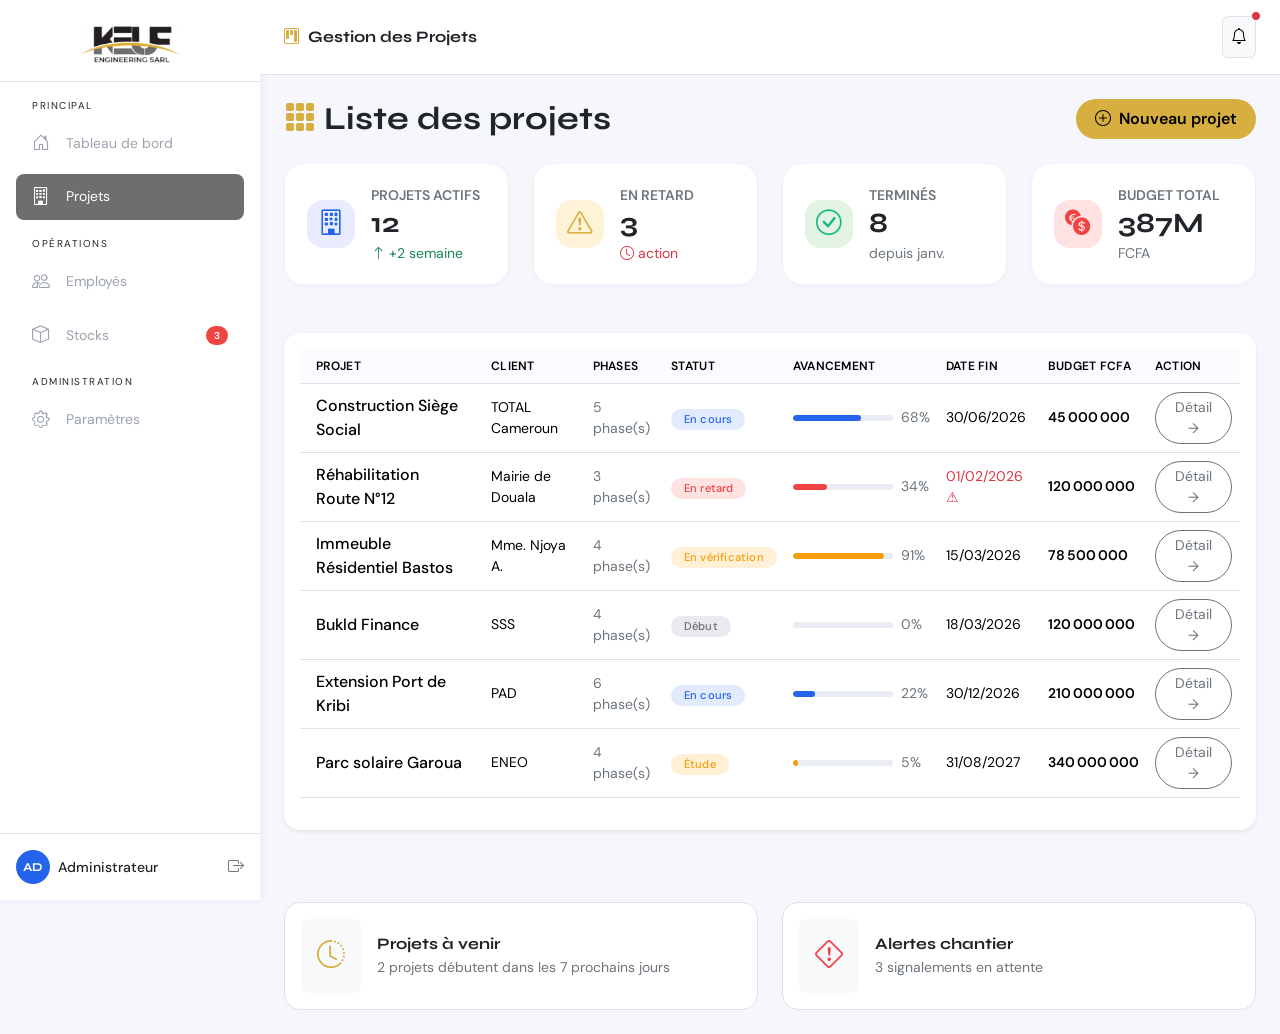
==== projects/index.html @ 15c87e55 "Add KEUF Engineering static frontend pages Introduce initial static frontend for KEUF Engineering: a" ====
<!DOCTYPE html>
<html lang="fr">
<head>
    <meta charset="UTF-8">
    <meta name="viewport" content="width=device-width, initial-scale=1.0">
    <title>KEUF ENGINEERING — Tableau de bord · Projets (DataTable)</title>
    <!-- Bootstrap 5 + Icons + Fonts -->
    <link href="https://cdn.jsdelivr.net/npm/bootstrap@5.3.2/dist/css/bootstrap.min.css" rel="stylesheet">
    <link href="https://fonts.googleapis.com/css2?family=Syne:wght@400;600;700;800&family=DM+Sans:opsz,wght@9..40,300;9..40,400;9..40,500&display=swap" rel="stylesheet">
    <link rel="stylesheet" href="https://cdn.jsdelivr.net/npm/bootstrap-icons@1.11.3/font/bootstrap-icons.min.css">
    <!-- DataTables CSS + Bootstrap 5 integration -->
    <link rel="stylesheet" href="https://cdn.datatables.net/1.13.6/css/dataTables.bootstrap5.min.css">
    <style>
        :root {
            --grey-keuf: #6e6e70;
            --yellow-keuf: #D7AE40FF;
            --black-keuf: #2B2429FF;
            --blue-1: #2563eb;
            --blue-dark: #1d4ed8;
            --gray-mid: #9ca3af;
            --green: #10b981;
            --red: #ef4444;
            --orange: #f59e0b;
        }

        /* === KEUF utilities === */
        .bg-grey-keuf { background-color: var(--grey-keuf) !important; }
        .bg-yellow-keuf { background-color: var(--yellow-keuf) !important; }
        .bg-black-keuf { background-color: var(--black-keuf) !important; }
        .text-grey-keuf { color: var(--grey-keuf) !important; }
        .text-yellow-keuf { color: var(--yellow-keuf) !important; }
        .text-black-keuf { color: var(--black-keuf) !important; }

        .btn-yellow-keuf {
            background-color: var(--yellow-keuf);
            border-color: var(--yellow-keuf);
            color: black;
        }
        .btn-yellow-keuf:hover {
            background-color: #b88f2e;
            border-color: #b88f2e;
            color: black;
        }

        body {
            font-family: "DM Sans", sans-serif;
            background: #f5f7fc;
            margin: 0;
            padding: 0;
        }
        h1, h2, h3, h4, h5, h6, .font-syne {
            font-family: "Syne", sans-serif;
            font-weight: 700;
        }

        /* === Sidebar === */
        .sidebar {
            width: 260px;
            background: #fff;
            min-height: 100vh;
            position: fixed;
            left: 0;
            top: 0;
            display: flex;
            flex-direction: column;
            height: 100vh;
            z-index: 1000;
            transition: transform 0.3s ease;
            box-shadow: 2px 0 10px rgba(0, 0, 0, 0.05);
        }
        .main-area { margin-left: 260px; }
        .nav-item {
            color: #9ca3af;
            padding: 0.6rem 1rem;
            border-radius: 8px;
            transition: all 0.15s;
            font-size: 0.875rem;
            cursor: pointer;
            text-decoration: none;
            display: flex;
            align-items: center;
            gap: 0.6rem;
        }
        .nav-item.active, .nav-item:hover {
            background: var(--grey-keuf);
            color: white;
        }
        .nav-item i { font-size: 1.1rem; width: 1.5rem; }
        .nav-badge {
            background: var(--red);
            color: white;
            font-size: 0.625rem;
            font-weight: 600;
            padding: 0.125rem 0.5rem;
            border-radius: 20px;
            margin-left: auto;
        }
        .user-avatar {
            width: 34px; height: 34px; border-radius: 50%;
            background: var(--blue-1);
            display: flex; align-items: center; justify-content: center;
            font-family: "Syne", sans-serif; font-weight: 700; font-size: 0.75rem; color: white;
        }
        .sidebar-overlay { display: none; position: fixed; inset:0; background: rgba(0,0,0,0.4); z-index: 999; }
        .sidebar-overlay.show { display: block; }
        @media (max-width:768px) {
            .sidebar { transform: translateX(-100%); position: fixed; z-index: 1050; }
            .sidebar.show { transform: translateX(0); }
            .main-area { margin-left: 0; }
        }

        /* === Progress bar === */
        .prog-bar { width: 100px; height: 6px; background: #e9ecf2; border-radius: 20px; overflow: hidden; }
        .prog-fill { height: 100%; border-radius: 20px; }

        /* === Stat cards === */
        .stat-card {
            background: white;
            border-radius: 20px;
            padding: 1.2rem 1.4rem;
            border: 1px solid #eef1f7;
            transition: all 0.2s ease;
            box-shadow: 0 4px 10px rgba(0,0,0,0.02);
        }
        .stat-card:hover {
            transform: translateY(-3px);
            box-shadow: 0 12px 24px rgba(0,0,0,0.05);
            border-color: var(--yellow-keuf);
        }
        .stat-icon {
            width: 48px; height: 48px;
            border-radius: 16px;
            display: flex; align-items: center; justify-content: center;
            font-size: 1.6rem;
        }
        .stat-icon.blue { background: #e9ecfc; color: var(--blue-1); }
        .stat-icon.yellow { background: #fef3d7; color: var(--yellow-keuf); }
        .stat-icon.green { background: #e2f3e4; color: var(--green); }
        .stat-icon.red { background: #ffe2e2; color: var(--red); }

        /* === Badges === */
        .badge {
            font-weight: 500;
            padding: 0.3rem 0.8rem;
            border-radius: 30px;
            font-size: 0.7rem;
            letter-spacing: 0.2px;
        }
        .badge.en-cours { background: #e2eafd; color: var(--blue-1); }
        .badge.retard { background: #ffe2e2; color: var(--red); }
        .badge.verification { background: #fff0d6; color: var(--orange); }
        .badge.debut { background: #e9e9ef; color: var(--grey-keuf); }

        /* === DataTable personnalisation (cohérence KEUF) === */
        .dataTables_wrapper .dataTables_length select,
        .dataTables_wrapper .dataTables_filter input {
            border: 1px solid #dee2ed;
            border-radius: 30px;
            padding: 0.3rem 1rem;
            font-size: 0.85rem;
        }
        .dataTables_wrapper .dataTables_length select:focus,
        .dataTables_wrapper .dataTables_filter input:focus {
            outline: none;
            border-color: var(--yellow-keuf);
            box-shadow: 0 0 0 3px rgba(215,174,64,0.15);
        }
        .dataTables_wrapper .dataTables_paginate .paginate_button {
            border-radius: 30px !important;
            margin: 0 3px;
        }
        .dataTables_wrapper .dataTables_paginate .paginate_button.current {
            background: var(--yellow-keuf) !important;
            color: black !important;
            border: 1px solid var(--yellow-keuf) !important;
        }
        .dataTables_info {
            font-size: 0.85rem;
            color: var(--grey-keuf);
        }
        .table thead th {
            font-size:0.75rem; 
            font-weight:600; 
            text-transform:uppercase; 
            letter-spacing:0.3px; 
            background-color: #fafbfe;
            border-bottom-width: 1px;
        }
        .btn-primary-custom {
            background: var(--yellow-keuf);
            border: none;
            color: black;
            font-weight: 600;
            padding: 0.5rem 1.2rem;
            border-radius: 30px;
            transition: 0.15s;
        }
        .btn-primary-custom:hover {
            background: #c29e36;
            color: black;
        }
        .toast-custom {
            position: fixed; bottom:28px; right:28px; background:#1f2937; color:white; padding:0.875rem 1.25rem;
            border-radius:14px; font-size:0.875rem; font-weight:500; z-index:1060; display:none; align-items:center;
            gap:12px; box-shadow:0 8px 32px rgba(0,0,0,0.25);
        }
        .toast-custom.show { display: flex; }
        .toast-icon { width:22px; height:22px; border-radius:50%; background:var(--green); display:flex; align-items:center; justify-content:center; }
    </style>
</head>
<body>
    <div class="d-flex">
        <!-- Sidebar overlay + menu -->
        <div class="sidebar-overlay" id="sidebarOverlay"></div>
        <aside class="sidebar p-0" id="sidebar">
            <div class="p-4 pb-3 border-bottom">
                <div class="d-flex align-items-center justify-content-center">
                    <img src="../asset/logo/logo.jpg" alt="" width="100" />
                </div>
            </div>
            <nav class="p-3 flex-grow-1">
                <div class="small text-uppercase px-3 pb-2" style="font-size:0.625rem; letter-spacing:1.5px">Principal</div>
                <a class="nav-item d-flex align-items-center mb-2" href="../index.html"><i class="bi bi-house-door"></i><span>Tableau de bord</span></a>
                <a class="nav-item active d-flex align-items-center mb-2" href="#"><i class="bi bi-building"></i><span>Projets</span></a>
                <div class="small text-uppercase px-3 pb-2 mt-3" style="font-size:0.625rem; letter-spacing:1.5px">Opérations</div>
                <a class="nav-item d-flex align-items-center mb-2" href="./employees/index.html"><i class="bi bi-people"></i><span>Employés</span></a>
                <a class="nav-item d-flex align-items-center mb-2" href="./stocks/index.html"><i class="bi bi-box"></i><span>Stocks</span><span class="nav-badge">3</span></a>
                <div class="small text-uppercase px-3 pb-2 mt-3" style="font-size:0.625rem; letter-spacing:1.5px">Administration</div>
                <div class="nav-item d-flex align-items-center"><i class="bi bi-gear"></i><span>Paramètres</span></div>
            </nav>
            <div class="p-3 border-top d-flex align-items-center gap-2">
                <div class="user-avatar">AD</div>
                <div class="flex-grow-1">
                    <div class="small fw-medium">Administrateur</div>
                </div>
                <div class="text-secondary" onclick="location.href='login.html'" style="cursor: pointer" title="Déconnexion"><i class="bi bi-box-arrow-right"></i></div>
            </div>
        </aside>

        <!-- MAIN AREA avec DataTable -->
        <div class="main-area flex-grow-1">
            <header class="bg-white py-3 px-4 border-bottom sticky-top d-flex align-items-center justify-content-between">
                <button class="btn btn-link d-md-none p-0 text-dark" id="sidebarToggle"><i class="bi bi-list fs-4"></i></button>
                <div class="fw-bold font-syne"><i class="bi bi-kanban me-2" style="color:var(--yellow-keuf);"></i>Gestion des Projets</div>
                <div class="d-flex align-items-center gap-3">
                    <span class="text-secondary small" id="topbar-date"></span>
                    <div class="position-relative">
                        <button class="btn btn-light border p-2 rounded"><i class="bi bi-bell"></i></button>
                        <span class="position-absolute top-0 start-100 translate-middle p-1 bg-danger border border-light rounded-circle" style="width:8px;height:8px;"></span>
                    </div>
                </div>
            </header>

            <div class="p-4">
                <div class="d-flex align-items-center justify-content-between mb-4">
                    <h2 class="fw-bold mb-0 font-syne d-flex align-items-center">
                        <i class="bi bi-grid-3x3-gap-fill me-2" style="color:var(--yellow-keuf);"></i> Liste des projets
                    </h2>
                    <a class="btn btn-primary-custom" href="./create.html">
                        <i class="bi bi-plus-circle me-2"></i>Nouveau projet
                    </a>
                </div>
                
                <!-- cartes KPIs -->
                <div class="row g-4 mb-5">
                    <div class="col-md-3">
                        <div class="stat-card d-flex align-items-center">
                            <div class="stat-icon blue me-3"><i class="bi bi-building"></i></div>
                            <div>
                                <span class="text-secondary text-uppercase small fw-semibold">Projets actifs</span>
                                <h3 class="fw-bold mb-0 font-syne">12</h3>
                                <small class="text-success"><i class="bi bi-arrow-up"></i> +2 semaine</small>
                            </div>
                        </div>
                    </div>
                    <div class="col-md-3">
                        <div class="stat-card d-flex align-items-center">
                            <div class="stat-icon yellow me-3"><i class="bi bi-exclamation-triangle"></i></div>
                            <div>
                                <span class="text-secondary text-uppercase small fw-semibold">En retard</span>
                                <h3 class="fw-bold mb-0 font-syne">3</h3>
                                <small class="text-danger"><i class="bi bi-clock"></i> action</small>
                            </div>
                        </div>
                    </div>
                    <div class="col-md-3">
                        <div class="stat-card d-flex align-items-center">
                            <div class="stat-icon green me-3"><i class="bi bi-check-circle"></i></div>
                            <div>
                                <span class="text-secondary text-uppercase small fw-semibold">Terminés</span>
                                <h3 class="fw-bold mb-0 font-syne">8</h3>
                                <small class="text-secondary">depuis janv.</small>
                            </div>
                        </div>
                    </div>
                    <div class="col-md-3">
                        <div class="stat-card d-flex align-items-center">
                            <div class="stat-icon red me-3"><i class="bi bi-currency-exchange"></i></div>
                            <div>
                                <span class="text-secondary text-uppercase small fw-semibold">Budget total</span>
                                <h3 class="fw-bold mb-0 font-syne">387M</h3>
                                <small class="text-secondary">FCFA</small>
                            </div>
                        </div>
                    </div>
                </div>

                
                

                <!-- Carte avec DataTable intégrée -->
                <div class="card border-0 shadow-sm rounded-4">
                    <div class="card-body p-3">
                        <table id="projetsDatatable" class="table table-hover align-middle" style="width:100%">
                            <thead class="small text-secondary">
                                <tr>
                                    <th class="px-3">Projet</th>
                                    <th>Client</th>
                                    <th>Phases</th>
                                    <th>Statut</th>
                                    <th>Avancement</th>
                                    <th>Date fin</th>
                                    <th>Budget FCFA</th>
                                    <th>Action</th>
                                </tr>
                            </thead>
                            <tbody>
                                <tr>
                                    <td class="px-3 fw-medium">Construction Siège Social</td>
                                    <td class="small">TOTAL Cameroun</td>
                                    <td class="small text-secondary">5 phase(s)</td>
                                    <td><span class="badge en-cours"><span class="badge-dot"></span>En cours</span></td>
                                    <td>
                                        <div class="d-flex align-items-center gap-2">
                                            <div class="prog-bar"><div class="prog-fill" style="width:68%; background:var(--blue-1);"></div></div>
                                            <span class="small text-secondary">68%</span>
                                        </div>
                                    </td>
                                    <td class="small">30/06/2026</td>
                                    <td class="fw-semibold small">45 000 000</td>
                                    <td>
                                        <a class="btn btn-sm btn-outline-secondary rounded-pill px-3" href="./show.html">Détail →</a>
                                    </td>
                                </tr>
                                <tr>
                                    <td class="px-3 fw-medium">Réhabilitation Route N°12</td>
                                    <td class="small">Mairie de Douala</td>
                                    <td class="small text-secondary">3 phase(s)</td>
                                    <td><span class="badge retard"><span class="badge-dot"></span>En retard</span></td>
                                    <td>
                                        <div class="d-flex align-items-center gap-2">
                                            <div class="prog-bar"><div class="prog-fill" style="width:34%; background:var(--red);"></div></div>
                                            <span class="small text-secondary">34%</span>
                                        </div>
                                    </td>
                                    <td class="small text-danger">01/02/2026 ⚠</td>
                                    <td class="fw-semibold small">120 000 000</td>
                                    <td>
                                        <a class="btn btn-sm btn-outline-secondary rounded-pill px-3" href="./show.html">Détail →</a>
                                    </td>
                                </tr>
                                <tr>
                                    <td class="px-3 fw-medium">Immeuble Résidentiel Bastos</td>
                                    <td class="small">Mme. Njoya A.</td>
                                    <td class="small text-secondary">4 phase(s)</td>
                                    <td><span class="badge verification"><span class="badge-dot"></span>En vérification</span></td>
                                    <td>
                                        <div class="d-flex align-items-center gap-2">
                                            <div class="prog-bar"><div class="prog-fill" style="width:91%; background:var(--orange);"></div></div>
                                            <span class="small text-secondary">91%</span>
                                        </div>
                                    </td>
                                    <td class="small">15/03/2026</td>
                                    <td class="fw-semibold small">78 500 000</td>
                                    <td>
                                        <a class="btn btn-sm btn-outline-secondary rounded-pill px-3" href="./show.html">Détail →</a>
                                    </td>
                                </tr>
                                <tr>
                                    <td class="px-3 fw-medium">Bukld Finance</td>
                                    <td class="small">SSS</td>
                                    <td class="small text-secondary">4 phase(s)</td>
                                    <td><span class="badge debut"><span class="badge-dot"></span>Début</span></td>
                                    <td>
                                        <div class="d-flex align-items-center gap-2">
                                            <div class="prog-bar"><div class="prog-fill" style="width:0%; background:var(--grey-keuf);"></div></div>
                                            <span class="small text-secondary">0%</span>
                                        </div>
                                    </td>
                                    <td class="small">18/03/2026</td>
                                    <td class="fw-semibold small">120 000 000</td>
                                    <td><a class="btn btn-sm btn-outline-secondary rounded-pill px-3" href="./show.html">Détail →</a></td>
                                </tr>
                                <!-- Ajout de deux projets factices pour voir la pagination -->
                                <tr>
                                    <td class="px-3 fw-medium">Extension Port de Kribi</td>
                                    <td class="small">PAD</td>
                                    <td class="small text-secondary">6 phase(s)</td>
                                    <td><span class="badge en-cours">En cours</span></td>
                                    <td>
                                        <div class="d-flex align-items-center gap-2">
                                            <div class="prog-bar"><div class="prog-fill" style="width:22%; background:var(--blue-1);"></div></div>
                                            <span class="small text-secondary">22%</span>
                                        </div>
                                    </td>
                                    <td class="small">30/12/2026</td>
                                    <td class="fw-semibold small">210 000 000</td>
                                    <td><a class="btn btn-sm btn-outline-secondary rounded-pill px-3" href="./show.html">Détail →</a></td>
                                </tr>
                                <tr>
                                    <td class="px-3 fw-medium">Parc solaire Garoua</td>
                                    <td class="small">ENEO</td>
                                    <td class="small text-secondary">4 phase(s)</td>
                                    <td><span class="badge verification">Étude</span></td>
                                    <td>
                                        <div class="d-flex align-items-center gap-2">
                                            <div class="prog-bar"><div class="prog-fill" style="width:5%; background:var(--orange);"></div></div>
                                            <span class="small text-secondary">5%</span>
                                        </div>
                                    </td>
                                    <td class="small">31/08/2027</td>
                                    <td class="fw-semibold small">340 000 000</td>
                                    <td><a class="btn btn-sm btn-outline-secondary rounded-pill px-3" href="./show.html">Détail →</a></td>
                                </tr>
                            </tbody>
                        </table>
                    </div>
                </div>

                <!-- mini cartes infos (optionnel) -->
                <div class="row mt-5 g-4">
                    <div class="col-md-6">
                        <div class="p-3 bg-white rounded-4 border d-flex align-items-center">
                            <div class="bg-light rounded-3 p-3 me-3"><i class="bi bi-clock-history fs-3" style="color:var(--yellow-keuf);"></i></div>
                            <div>
                                <h6 class="fw-bold mb-1">Projets à venir</h6>
                                <p class="small text-secondary mb-0">2 projets débutent dans les 7 prochains jours</p>
                            </div>
                        </div>
                    </div>
                    <div class="col-md-6">
                        <div class="p-3 bg-white rounded-4 border d-flex align-items-center">
                            <div class="bg-light rounded-3 p-3 me-3"><i class="bi bi-exclamation-diamond fs-3" style="color:var(--red);"></i></div>
                            <div>
                                <h6 class="fw-bold mb-1">Alertes chantier</h6>
                                <p class="small text-secondary mb-0">3 signalements en attente</p>
                            </div>
                        </div>
                    </div>
                </div>
            </div>
        </div>
    </div>

    <!-- toast -->
    <div class="toast-custom" id="toast">
        <div class="toast-icon"><i class="bi bi-check text-white small"></i></div>
        <span id="toast-msg">Action effectuée</span>
    </div>

    <!-- Scripts : jQuery, Bootstrap, DataTables -->
    <script src="https://code.jquery.com/jquery-3.7.0.min.js"></script>
    <script src="https://cdn.jsdelivr.net/npm/bootstrap@5.3.2/dist/js/bootstrap.bundle.min.js"></script>
    <script src="https://cdn.datatables.net/1.13.6/js/jquery.dataTables.min.js"></script>
    <script src="https://cdn.datatables.net/1.13.6/js/dataTables.bootstrap5.min.js"></script>
    <script>
        $(document).ready(function() {
            // Initialisation de DataTable avec options françaises
            $('#projetsDatatable').DataTable({
                language: {
                    url: 'https://cdn.datatables.net/plug-ins/1.13.6/i18n/fr-FR.json'
                },
                pageLength: 10,
                lengthMenu: [[10, 25, 50, 100, -1], [10, 25, 50, 100, "Tous"]],
                order: [[0, 'asc']], // tri par nom de projet
                columnDefs: [
                    { orderable: false, targets: 7 } // désactiver tri sur la colonne action
                ]
            });

            // date du header
            const options = { weekday: 'long', year: 'numeric', month: 'long', day: 'numeric' };
            document.getElementById('topbar-date').textContent = new Date().toLocaleDateString('fr-FR', options);
        });

        // Mobile menu
        const mobileMenuBtn = document.getElementById('sidebarToggle');
        const sidebar = document.getElementById('sidebar');
        const sidebarOverlay = document.getElementById('sidebarOverlay');
        function toggleSidebar() { 
            sidebar.classList.toggle('show'); 
            sidebarOverlay.classList.toggle('show'); 
        }
        if (mobileMenuBtn) {
            mobileMenuBtn.addEventListener('click', toggleSidebar);
            sidebarOverlay.addEventListener('click', toggleSidebar);
        }
    </script>
</body>
</html>
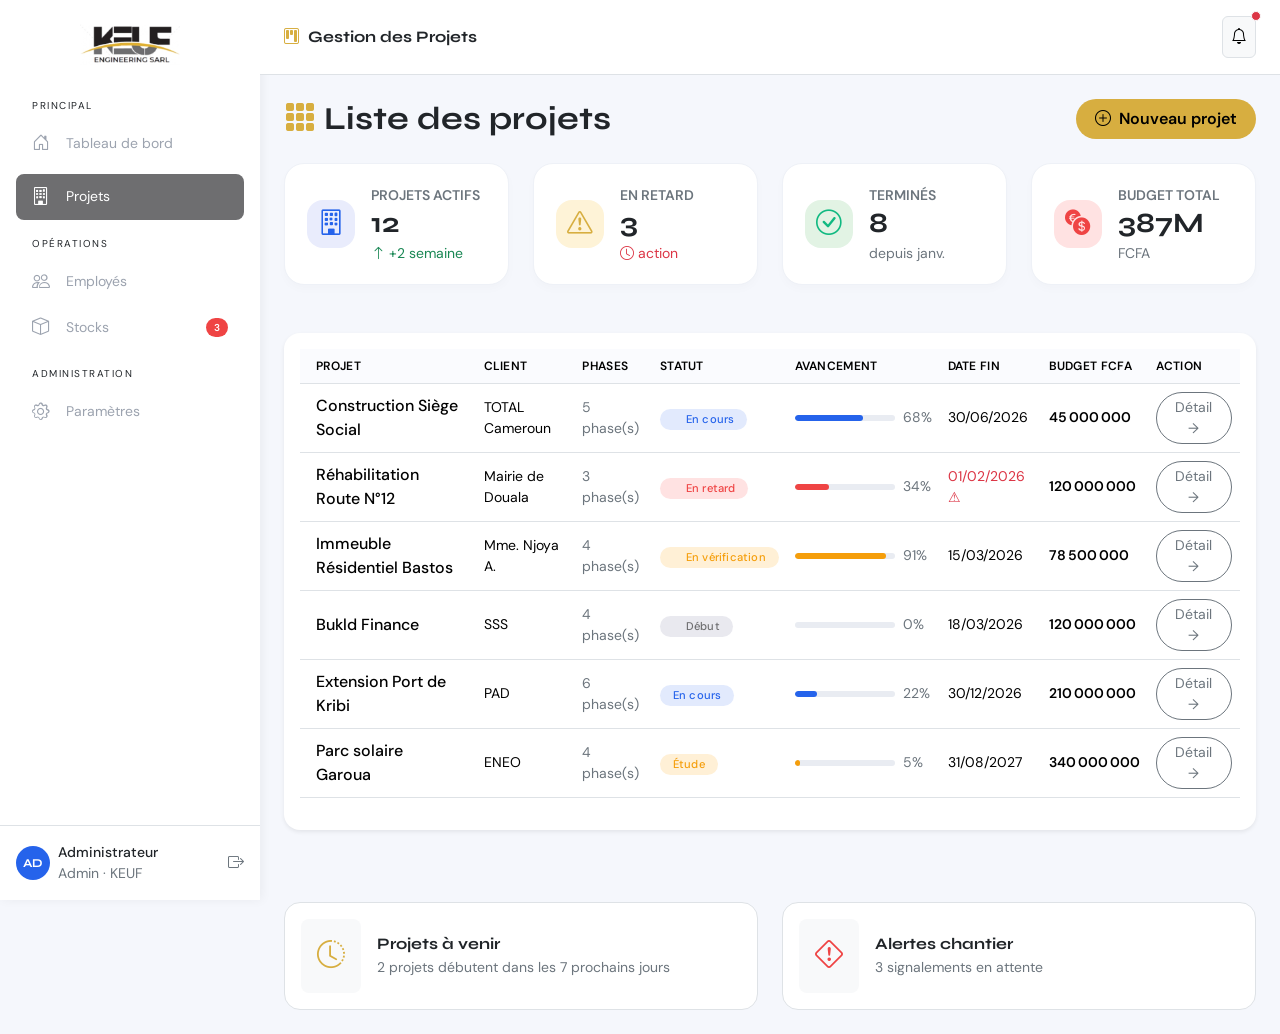
==== commit 09bc3d7a: "Extract shared CSS and update HTML links Add unified asset/css/style.css containing the site's full " ====
--- a/projects/index.html
+++ b/projects/index.html
@@ -10,210 +10,15 @@
     <link rel="stylesheet" href="https://cdn.jsdelivr.net/npm/bootstrap-icons@1.11.3/font/bootstrap-icons.min.css">
     <!-- DataTables CSS + Bootstrap 5 integration -->
     <link rel="stylesheet" href="https://cdn.datatables.net/1.13.6/css/dataTables.bootstrap5.min.css">
-    <style>
-        :root {
-            --grey-keuf: #6e6e70;
-            --yellow-keuf: #D7AE40FF;
-            --black-keuf: #2B2429FF;
-            --blue-1: #2563eb;
-            --blue-dark: #1d4ed8;
-            --gray-mid: #9ca3af;
-            --green: #10b981;
-            --red: #ef4444;
-            --orange: #f59e0b;
-        }
-
-        /* === KEUF utilities === */
-        .bg-grey-keuf { background-color: var(--grey-keuf) !important; }
-        .bg-yellow-keuf { background-color: var(--yellow-keuf) !important; }
-        .bg-black-keuf { background-color: var(--black-keuf) !important; }
-        .text-grey-keuf { color: var(--grey-keuf) !important; }
-        .text-yellow-keuf { color: var(--yellow-keuf) !important; }
-        .text-black-keuf { color: var(--black-keuf) !important; }
-
-        .btn-yellow-keuf {
-            background-color: var(--yellow-keuf);
-            border-color: var(--yellow-keuf);
-            color: black;
-        }
-        .btn-yellow-keuf:hover {
-            background-color: #b88f2e;
-            border-color: #b88f2e;
-            color: black;
-        }
-
-        body {
-            font-family: "DM Sans", sans-serif;
-            background: #f5f7fc;
-            margin: 0;
-            padding: 0;
-        }
-        h1, h2, h3, h4, h5, h6, .font-syne {
-            font-family: "Syne", sans-serif;
-            font-weight: 700;
-        }
-
-        /* === Sidebar === */
-        .sidebar {
-            width: 260px;
-            background: #fff;
-            min-height: 100vh;
-            position: fixed;
-            left: 0;
-            top: 0;
-            display: flex;
-            flex-direction: column;
-            height: 100vh;
-            z-index: 1000;
-            transition: transform 0.3s ease;
-            box-shadow: 2px 0 10px rgba(0, 0, 0, 0.05);
-        }
-        .main-area { margin-left: 260px; }
-        .nav-item {
-            color: #9ca3af;
-            padding: 0.6rem 1rem;
-            border-radius: 8px;
-            transition: all 0.15s;
-            font-size: 0.875rem;
-            cursor: pointer;
-            text-decoration: none;
-            display: flex;
-            align-items: center;
-            gap: 0.6rem;
-        }
-        .nav-item.active, .nav-item:hover {
-            background: var(--grey-keuf);
-            color: white;
-        }
-        .nav-item i { font-size: 1.1rem; width: 1.5rem; }
-        .nav-badge {
-            background: var(--red);
-            color: white;
-            font-size: 0.625rem;
-            font-weight: 600;
-            padding: 0.125rem 0.5rem;
-            border-radius: 20px;
-            margin-left: auto;
-        }
-        .user-avatar {
-            width: 34px; height: 34px; border-radius: 50%;
-            background: var(--blue-1);
-            display: flex; align-items: center; justify-content: center;
-            font-family: "Syne", sans-serif; font-weight: 700; font-size: 0.75rem; color: white;
-        }
-        .sidebar-overlay { display: none; position: fixed; inset:0; background: rgba(0,0,0,0.4); z-index: 999; }
-        .sidebar-overlay.show { display: block; }
-        @media (max-width:768px) {
-            .sidebar { transform: translateX(-100%); position: fixed; z-index: 1050; }
-            .sidebar.show { transform: translateX(0); }
-            .main-area { margin-left: 0; }
-        }
-
-        /* === Progress bar === */
-        .prog-bar { width: 100px; height: 6px; background: #e9ecf2; border-radius: 20px; overflow: hidden; }
-        .prog-fill { height: 100%; border-radius: 20px; }
-
-        /* === Stat cards === */
-        .stat-card {
-            background: white;
-            border-radius: 20px;
-            padding: 1.2rem 1.4rem;
-            border: 1px solid #eef1f7;
-            transition: all 0.2s ease;
-            box-shadow: 0 4px 10px rgba(0,0,0,0.02);
-        }
-        .stat-card:hover {
-            transform: translateY(-3px);
-            box-shadow: 0 12px 24px rgba(0,0,0,0.05);
-            border-color: var(--yellow-keuf);
-        }
-        .stat-icon {
-            width: 48px; height: 48px;
-            border-radius: 16px;
-            display: flex; align-items: center; justify-content: center;
-            font-size: 1.6rem;
-        }
-        .stat-icon.blue { background: #e9ecfc; color: var(--blue-1); }
-        .stat-icon.yellow { background: #fef3d7; color: var(--yellow-keuf); }
-        .stat-icon.green { background: #e2f3e4; color: var(--green); }
-        .stat-icon.red { background: #ffe2e2; color: var(--red); }
-
-        /* === Badges === */
-        .badge {
-            font-weight: 500;
-            padding: 0.3rem 0.8rem;
-            border-radius: 30px;
-            font-size: 0.7rem;
-            letter-spacing: 0.2px;
-        }
-        .badge.en-cours { background: #e2eafd; color: var(--blue-1); }
-        .badge.retard { background: #ffe2e2; color: var(--red); }
-        .badge.verification { background: #fff0d6; color: var(--orange); }
-        .badge.debut { background: #e9e9ef; color: var(--grey-keuf); }
-
-        /* === DataTable personnalisation (cohérence KEUF) === */
-        .dataTables_wrapper .dataTables_length select,
-        .dataTables_wrapper .dataTables_filter input {
-            border: 1px solid #dee2ed;
-            border-radius: 30px;
-            padding: 0.3rem 1rem;
-            font-size: 0.85rem;
-        }
-        .dataTables_wrapper .dataTables_length select:focus,
-        .dataTables_wrapper .dataTables_filter input:focus {
-            outline: none;
-            border-color: var(--yellow-keuf);
-            box-shadow: 0 0 0 3px rgba(215,174,64,0.15);
-        }
-        .dataTables_wrapper .dataTables_paginate .paginate_button {
-            border-radius: 30px !important;
-            margin: 0 3px;
-        }
-        .dataTables_wrapper .dataTables_paginate .paginate_button.current {
-            background: var(--yellow-keuf) !important;
-            color: black !important;
-            border: 1px solid var(--yellow-keuf) !important;
-        }
-        .dataTables_info {
-            font-size: 0.85rem;
-            color: var(--grey-keuf);
-        }
-        .table thead th {
-            font-size:0.75rem; 
-            font-weight:600; 
-            text-transform:uppercase; 
-            letter-spacing:0.3px; 
-            background-color: #fafbfe;
-            border-bottom-width: 1px;
-        }
-        .btn-primary-custom {
-            background: var(--yellow-keuf);
-            border: none;
-            color: black;
-            font-weight: 600;
-            padding: 0.5rem 1.2rem;
-            border-radius: 30px;
-            transition: 0.15s;
-        }
-        .btn-primary-custom:hover {
-            background: #c29e36;
-            color: black;
-        }
-        .toast-custom {
-            position: fixed; bottom:28px; right:28px; background:#1f2937; color:white; padding:0.875rem 1.25rem;
-            border-radius:14px; font-size:0.875rem; font-weight:500; z-index:1060; display:none; align-items:center;
-            gap:12px; box-shadow:0 8px 32px rgba(0,0,0,0.25);
-        }
-        .toast-custom.show { display: flex; }
-        .toast-icon { width:22px; height:22px; border-radius:50%; background:var(--green); display:flex; align-items:center; justify-content:center; }
-    </style>
+    <!-- Unified KEUF CSS -->
+    <link rel="stylesheet" href="../asset/css/style.css">
 </head>
 <body>
     <div class="d-flex">
         <!-- Sidebar overlay + menu -->
         <div class="sidebar-overlay" id="sidebarOverlay"></div>
         <aside class="sidebar p-0" id="sidebar">
-            <div class="p-4 pb-3 border-bottom">
+            <div class="p-4 pb-3 border-bottom border-white border-opacity-10">
                 <div class="d-flex align-items-center justify-content-center">
                     <img src="../asset/logo/logo.jpg" alt="" width="100" />
                 </div>
@@ -221,10 +26,10 @@
             <nav class="p-3 flex-grow-1">
                 <div class="small text-uppercase px-3 pb-2" style="font-size:0.625rem; letter-spacing:1.5px">Principal</div>
                 <a class="nav-item d-flex align-items-center mb-2" href="../index.html"><i class="bi bi-house-door"></i><span>Tableau de bord</span></a>
-                <a class="nav-item active d-flex align-items-center mb-2" href="#"><i class="bi bi-building"></i><span>Projets</span></a>
+                <a class="nav-item active d-flex align-items-center mb-2" href="./projects/index.html"><i class="bi bi-building"></i><span>Projets</span></a>
                 <div class="small text-uppercase px-3 pb-2 mt-3" style="font-size:0.625rem; letter-spacing:1.5px">Opérations</div>
-                <a class="nav-item d-flex align-items-center mb-2" href="./employees/index.html"><i class="bi bi-people"></i><span>Employés</span></a>
-                <a class="nav-item d-flex align-items-center mb-2" href="./stocks/index.html"><i class="bi bi-box"></i><span>Stocks</span><span class="nav-badge">3</span></a>
+                <a class="nav-item d-flex align-items-center" href="../employees/index.html"><i class="bi bi-people"></i><span>Employés</span></a>
+                <a class="nav-item d-flex align-items-center" href="../stocks.html"><i class="bi bi-box"></i><span>Stocks</span><span class="nav-badge">3</span></a>
                 <div class="small text-uppercase px-3 pb-2 mt-3" style="font-size:0.625rem; letter-spacing:1.5px">Administration</div>
                 <div class="nav-item d-flex align-items-center"><i class="bi bi-gear"></i><span>Paramètres</span></div>
             </nav>
@@ -232,8 +37,9 @@
                 <div class="user-avatar">AD</div>
                 <div class="flex-grow-1">
                     <div class="small fw-medium">Administrateur</div>
-                </div>
-                <div class="text-secondary" onclick="location.href='login.html'" style="cursor: pointer" title="Déconnexion"><i class="bi bi-box-arrow-right"></i></div>
+                    <div class="small text-secondary">Admin · KEUF</div>
+                </div>
+                <div class="text-secondary" style="cursor:pointer;" title="Déconnexion"><i class="bi bi-box-arrow-right"></i></div>
             </div>
         </aside>
 
--- a/asset/css/style.css
+++ b/asset/css/style.css
@@ -0,0 +1,874 @@
+/* asset/css/style.css */
+:root {
+    --grey-keuf: #6e6e70;
+    --yellow-keuf: #D7AE40FF;
+    --black-keuf: #2B2429FF;
+    --blue-1: #2563eb;
+    --blue-dark: #1d4ed8;
+    --gray-mid: #9ca3af;
+    --green: #10b981;
+    --red: #ef4444;
+    --orange: #f59e0b;
+}
+
+/* === KEUF utilities === */
+.bg-grey-keuf { background-color: var(--grey-keuf) !important; }
+.bg-yellow-keuf { background-color: var(--yellow-keuf) !important; }
+.bg-black-keuf { background-color: var(--black-keuf) !important; }
+.text-grey-keuf { color: var(--grey-keuf) !important; }
+.text-yellow-keuf { color: var(--yellow-keuf) !important; }
+.text-black-keuf { color: var(--black-keuf) !important; }
+
+.btn-grey-keuf {
+    background-color: var(--grey-keuf);
+    border-color: var(--grey-keuf);
+    color: white;
+}
+.btn-grey-keuf:hover {
+    background-color: #545456;
+    border-color: #545456;
+    color: white;
+}
+.btn-yellow-keuf {
+    background-color: var(--yellow-keuf);
+    border-color: var(--yellow-keuf);
+    color: black;
+}
+.btn-yellow-keuf:hover {
+    background-color: #b88f2e;
+    border-color: #b88f2e;
+    color: black;
+}
+.btn-black-keuf {
+    background-color: var(--black-keuf);
+    border-color: var(--black-keuf);
+    color: white;
+}
+.btn-black-keuf:hover {
+    background-color: #161113;
+    border-color: #161113;
+    color: white;
+}
+.btn-outline-grey-keuf {
+    color: var(--grey-keuf);
+    border-color: var(--grey-keuf);
+    background-color: transparent;
+}
+.btn-outline-grey-keuf:hover {
+    background-color: var(--grey-keuf);
+    color: white;
+}
+.btn-outline-yellow-keuf {
+    color: var(--yellow-keuf);
+    border-color: var(--yellow-keuf);
+    background-color: transparent;
+}
+.btn-outline-yellow-keuf:hover {
+    background-color: var(--yellow-keuf);
+    color: black;
+}
+.btn-outline-black-keuf {
+    color: var(--black-keuf);
+    border-color: var(--black-keuf);
+    background-color: transparent;
+}
+.btn-outline-black-keuf:hover {
+    background-color: var(--black-keuf);
+    color: white;
+}
+
+body {
+    font-family: "DM Sans", sans-serif;
+    background: #f5f7fc;
+    margin: 0;
+    padding: 0;
+}
+h1, h2, h3, h4, h5, h6, .font-syne {
+    font-family: "Syne", sans-serif;
+    font-weight: 700;
+}
+
+/* === Sidebar === */
+.sidebar {
+    width: 260px;
+    background: #fff;
+    min-height: 100vh;
+    position: fixed;
+    left: 0;
+    top: 0;
+    display: flex;
+    flex-direction: column;
+    height: 100vh;
+    z-index: 1000;
+    transition: transform 0.3s ease;
+    box-shadow: 2px 0 10px rgba(0, 0, 0, 0.05);
+}
+.main-area { margin-left: 260px; }
+.nav-item {
+    color: #9ca3af;
+    padding: 0.6rem 1rem;
+    border-radius: 8px;
+    transition: all 0.15s;
+    font-size: 0.875rem;
+    cursor: pointer;
+    text-decoration: none;
+    display: flex;
+    align-items: center;
+    gap: 0.6rem;
+}
+.nav-item.active, .nav-item:hover {
+    background: var(--grey-keuf);
+    color: white;
+}
+.nav-item i { font-size: 1.1rem; width: 1.5rem; }
+.nav-badge {
+    background: var(--red);
+    color: white;
+    font-size: 0.625rem;
+    font-weight: 600;
+    padding: 0.125rem 0.5rem;
+    border-radius: 20px;
+    margin-left: auto;
+}
+.user-avatar {
+    width: 34px; height: 34px; border-radius: 50%;
+    background: var(--blue-1);
+    display: flex; align-items: center; justify-content: center;
+    font-family: "Syne", sans-serif; font-weight: 700; font-size: 0.75rem; color: white;
+}
+.sidebar-overlay { display: none; position: fixed; inset:0; background: rgba(0,0,0,0.4); z-index: 999; }
+.sidebar-overlay.show { display: block; }
+@media (max-width:768px) {
+    .sidebar { transform: translateX(-100%); position: fixed; z-index: 1050; }
+    .sidebar.show { transform: translateX(0); }
+    .main-area { margin-left: 0; }
+}
+
+/* === KPI Cards === */
+.kpi-card {
+    background: white;
+    border-radius: 20px;
+    padding: 1.2rem 1.4rem;
+    border: 1px solid #eef1f7;
+    transition: all 0.2s ease;
+    box-shadow: 0 4px 10px rgba(0,0,0,0.02);
+}
+.kpi-card:hover {
+    transform: translateY(-3px);
+    box-shadow: 0 12px 24px rgba(0,0,0,0.05);
+    border-color: var(--yellow-keuf);
+}
+.kpi-icon {
+    width: 48px; height: 48px;
+    border-radius: 16px;
+    display: flex; align-items: center; justify-content: center;
+    font-size: 1.6rem;
+    margin-bottom: 0.8rem;
+}
+.kpi-icon.red { background: #ffe2e2; color: var(--red); }
+.kpi-icon.green { background: #e2f3e4; color: var(--green); }
+.kpi-icon.blue { background: #e9ecfc; color: var(--blue-1); }
+.kpi-icon.orange { background: #fff0d6; color: var(--orange); }
+.kpi-label { font-size: 0.7rem; text-transform: uppercase; letter-spacing: 0.5px; color: var(--gray-mid); }
+.kpi-value { font-size: 1.8rem; font-weight: 700; font-family: "Syne", sans-serif; line-height: 1.2; }
+
+/* === Stat Cards === */
+.stat-card {
+    background: white;
+    border-radius: 20px;
+    padding: 1.2rem 1.4rem;
+    border: 1px solid #eef1f7;
+    transition: all 0.2s ease;
+    box-shadow: 0 4px 10px rgba(0,0,0,0.02);
+}
+.stat-card:hover {
+    transform: translateY(-3px);
+    box-shadow: 0 12px 24px rgba(0,0,0,0.05);
+    border-color: var(--yellow-keuf);
+}
+.stat-icon {
+    width: 48px; height: 48px;
+    border-radius: 16px;
+    display: flex; align-items: center; justify-content: center;
+    font-size: 1.6rem;
+}
+.stat-icon.blue { background: #e9ecfc; color: var(--blue-1); }
+.stat-icon.yellow { background: #fef3d7; color: var(--yellow-keuf); }
+.stat-icon.green { background: #e2f3e4; color: var(--green); }
+.stat-icon.red { background: #ffe2e2; color: var(--red); }
+
+/* === Badges === */
+.badge {
+    font-weight: 500;
+    padding: 0.3rem 0.8rem;
+    border-radius: 30px;
+    font-size: 0.7rem;
+    letter-spacing: 0.2px;
+}
+.badge.en-cours { background: #e2eafd; color: var(--blue-1); }
+.badge.retard { background: #ffe2e2; color: var(--red); }
+.badge.verification { background: #fff0d6; color: var(--orange); }
+.badge.debut { background: #e9e9ef; color: var(--grey-keuf); }
+.badge-dot {
+    display: inline-block;
+    width: 8px;
+    height: 8px;
+    border-radius: 50%;
+    margin-right: 5px;
+}
+
+/* === Progress bar === */
+.prog-bar { 
+    width: 100px; 
+    height: 6px; 
+    background: #e9ecf2; 
+    border-radius: 20px; 
+    overflow: hidden; 
+}
+.prog-fill { 
+    height: 100%; 
+    border-radius: 20px; 
+}
+
+/* === Form Styles === */
+.form-card {
+    background: white;
+    border-radius: 20px;
+    border: 1px solid #e9ecf2;
+    box-shadow: 0 8px 24px rgba(0, 0, 0, 0.02);
+    padding: 2rem;
+}
+.phase-checkbox-group {
+    background: #f9fafc;
+    border-radius: 14px;
+    padding: 1.5rem 1.2rem;
+}
+.section-title {
+    font-size: 1.1rem;
+    font-weight: 700;
+    margin-bottom: 1.2rem;
+    padding-bottom: 0.5rem;
+    border-bottom: 2px solid var(--yellow-keuf);
+    display: inline-block;
+}
+.form-label.required::after {
+    content: " *";
+    color: var(--red);
+    font-weight: 600;
+}
+.form-check-input:checked { 
+    background-color: var(--yellow-keuf); 
+    border-color: var(--yellow-keuf); 
+}
+
+/* === Detail Hero === */
+.detail-hero {
+    background: var(--black-keuf);
+    color: white;
+    border-radius: 24px;
+    padding: 1.75rem 2rem;
+    margin-bottom: 2rem;
+    box-shadow: 0 12px 30px rgba(0,0,0,0.2);
+}
+.hero-meta {
+    font-size: 0.9rem;
+    opacity: 0.8;
+}
+.hero-stat {
+    background: rgba(255,255,255,0.08);
+    border-radius: 20px;
+    padding: 0.5rem 1.2rem;
+    backdrop-filter: blur(2px);
+}
+.hero-stat-label {
+    font-size: 0.65rem;
+    text-transform: uppercase;
+    letter-spacing: 0.5px;
+    opacity: 0.7;
+}
+.quick-btns {
+    display: flex;
+    gap: 0.6rem;
+    flex-wrap: wrap;
+    margin-top: 1.2rem;
+}
+.quick-btn {
+    background: rgba(255,255,255,0.08);
+    border: 1px solid rgba(255,255,255,0.15);
+    color: white;
+    padding: 0.4rem 1.1rem;
+    border-radius: 30px;
+    font-size: 0.8rem;
+    font-weight: 500;
+    transition: 0.15s;
+    display: inline-flex;
+    align-items: center;
+    gap: 6px;
+    text-decoration: none;
+}
+.quick-btn:hover {
+    background: rgba(255,255,255,0.18);
+    color: white;
+}
+.tab-badge {
+    background: var(--yellow-keuf);
+    color: black;
+    font-size: 0.6rem;
+    font-weight: 600;
+    padding: 0.15rem 0.45rem;
+    border-radius: 30px;
+    margin-left: 0.3rem;
+}
+
+/* === Section Cards === */
+.section-card {
+    background: white;
+    border-radius: 20px;
+    border: 1px solid #edf0f5;
+    overflow: hidden;
+    margin-bottom: 2rem;
+    box-shadow: 0 4px 10px rgba(0,0,0,0.02);
+}
+.section-card-head {
+    padding: 1rem 1.25rem;
+    background: #fafbfe;
+    border-bottom: 1px solid #edf0f5;
+    display: flex;
+    align-items: center;
+    justify-content: space-between;
+    flex-wrap: wrap;
+    gap: 0.5rem;
+}
+.section-card-title {
+    font-weight: 700;
+    font-size: 1.1rem;
+    font-family: 'Syne', sans-serif;
+    display: flex;
+    align-items: center;
+    gap: 8px;
+}
+
+/* === Phase Items === */
+.phase-item {
+    display: flex;
+    align-items: center;
+    gap: 1rem;
+    padding: 0.75rem 1rem;
+    border-radius: 12px;
+    background: #f9fafc;
+    border-left: 5px solid transparent;
+    cursor: pointer;
+    transition: 0.1s;
+}
+.phase-item:hover { background: #f1f3f8; }
+.phase-num {
+    width: 28px; height: 28px;
+    background: white;
+    border-radius: 8px;
+    display: flex;
+    align-items: center;
+    justify-content: center;
+    font-weight: 700;
+    font-size: 0.8rem;
+    color: var(--black-keuf);
+    border: 1px solid #dee2ed;
+}
+.phase-badge {
+    font-size: 0.65rem;
+    font-weight: 600;
+    padding: 0.2rem 0.8rem;
+    border-radius: 20px;
+    text-transform: uppercase;
+}
+.phase-badge.termine { background: #ecfdf5; color: var(--green); }
+.phase-badge.en-cours { background: #e2eafd; color: var(--blue-1); }
+.phase-badge.debut { background: #e9e9ef; color: var(--grey-keuf); }
+
+/* === Remarques === */
+.remarque-item {
+    border-left: 4px solid;
+    padding-left: 1rem;
+    margin-bottom: 1rem;
+}
+
+/* === Stock Table === */
+.stock-table { font-size: 0.85rem; }
+.stock-table thead tr { background: #f9fafc; border-bottom: 1px solid #eef2f6; }
+.stock-table th, .stock-table td { padding: 0.75rem 0.5rem; }
+.type-badge {
+    font-size: 0.65rem;
+    font-weight: 600;
+    padding: 0.2rem 0.7rem;
+    border-radius: 20px;
+    background: #eef2f6;
+}
+.type-badge.entree { background: #e2f3e4; color: var(--green); }
+.type-badge.sortie { background: #ffe2e2; color: var(--red); }
+
+/* === Présences === */
+.presence-row {
+    display: flex;
+    align-items: center;
+    gap: 1rem;
+    padding: 0.7rem 1rem;
+    background: #f9fafc;
+    border-radius: 14px;
+    margin-bottom: 0.5rem;
+}
+.p-ava {
+    width: 32px; height: 32px; border-radius: 50%;
+    display: flex; align-items: center; justify-content: center;
+    font-weight: 700; font-size: 0.7rem; color: white;
+}
+.status-badge-sm {
+    font-size: 0.7rem;
+    font-weight: 600;
+    padding: 0.2rem 0.8rem;
+    border-radius: 30px;
+    background: #ecfdf5;
+    color: var(--green);
+}
+.status-badge-sm.absent { background: #ffe2e2; color: var(--red); }
+
+/* === Signalements === */
+.sig-card {
+    background: #f9fafc;
+    border-radius: 16px;
+    padding: 1rem;
+    margin-bottom: 1rem;
+    border-left: 4px solid var(--red);
+}
+.alert-icon {
+    width: 32px; height: 32px;
+    border-radius: 8px;
+    display: flex; align-items: center; justify-content: center;
+    font-size: 1rem;
+}
+.alert-icon.red { background: #ffe2e2; color: var(--red); }
+.alert-icon.orange { background: #fff0d6; color: var(--orange); }
+
+/* === Photos === */
+.photo-card {
+    background: #f9fafc;
+    border-radius: 16px;
+    overflow: hidden;
+    border: 1px solid #edf0f5;
+}
+.photo-thumb {
+    height: 110px;
+    background: #eef2f6;
+    display: flex;
+    align-items: center;
+    justify-content: center;
+    font-size: 2rem;
+    color: #9ca3af;
+}
+.photo-thumb img { width: 100%; height: 100%; object-fit: cover; }
+.upload-zone {
+    border: 2px dashed #d0d6e2;
+    border-radius: 20px;
+    padding: 1.5rem 0.5rem;
+    text-align: center;
+    background: #f9fafc;
+    cursor: pointer;
+}
+
+/* === DataTables === */
+.dataTables_wrapper .dataTables_length select,
+.dataTables_wrapper .dataTables_filter input {
+    border: 1px solid #dee2ed;
+    border-radius: 30px;
+    padding: 0.3rem 1rem;
+    font-size: 0.85rem;
+}
+.dataTables_wrapper .dataTables_length select:focus,
+.dataTables_wrapper .dataTables_filter input:focus {
+    outline: none;
+    border-color: var(--yellow-keuf);
+    box-shadow: 0 0 0 3px rgba(215,174,64,0.15);
+}
+.dataTables_wrapper .dataTables_paginate .paginate_button {
+    border-radius: 30px !important;
+    margin: 0 3px;
+}
+.dataTables_wrapper .dataTables_paginate .paginate_button.current {
+    background: var(--yellow-keuf) !important;
+    color: black !important;
+    border: 1px solid var(--yellow-keuf) !important;
+}
+.dataTables_info {
+    font-size: 0.85rem;
+    color: var(--grey-keuf);
+}
+.table thead th {
+    font-size:0.75rem; 
+    font-weight:600; 
+    text-transform:uppercase; 
+    letter-spacing:0.3px; 
+    background-color: #fafbfe;
+    border-bottom-width: 1px;
+}
+.btn-primary-custom {
+    background: var(--yellow-keuf);
+    border: none;
+    color: black;
+    font-weight: 600;
+    padding: 0.5rem 1.2rem;
+    border-radius: 30px;
+    transition: 0.15s;
+}
+.btn-primary-custom:hover {
+    background: #c29e36;
+    color: black;
+}
+
+/* === Toast === */
+.toast-custom {
+    position: fixed; bottom:28px; right:28px; background:#1f2937; color:white; padding:0.875rem 1.25rem;
+    border-radius:14px; font-size:0.875rem; font-weight:500; z-index:1060; display:none; align-items:center;
+    gap:12px; box-shadow:0 8px 32px rgba(0,0,0,0.25);
+}
+.toast-custom.show { display: flex; }
+.toast-icon { 
+    width:22px; height:22px; border-radius:50%; background:var(--green); display:flex; align-items:center; justify-content:center; 
+}
+
+/* === Presence specific styles === */
+.context-bar {
+    background: white;
+    border-radius: 24px;
+    padding: 1rem 1.5rem;
+    margin-bottom: 1.8rem;
+    display: flex;
+    align-items: center;
+    flex-wrap: wrap;
+    gap: 1rem 1.5rem;
+    border: 1px solid #eef2f6;
+    box-shadow: 0 4px 10px rgba(0,0,0,0.02);
+}
+.context-bar input, .context-bar select {
+    border: 1px solid #dee2ed;
+    border-radius: 30px;
+    padding: 0.4rem 1rem;
+    font-size: 0.85rem;
+    background: white;
+}
+.context-divider {
+    width: 1px;
+    height: 32px;
+    background: #dee2ed;
+}
+.stat-pills { display: flex; gap: 0.5rem; }
+.stat-pill {
+    font-size: 0.75rem;
+    background: #ecfdf5;
+    color: var(--green);
+    padding: 0.3rem 1rem;
+    border-radius: 30px;
+    font-weight: 500;
+    display: flex;
+    align-items: center;
+    gap: 5px;
+}
+.stat-pill .dot { width: 8px; height: 8px; background: currentColor; border-radius: 50%; display: inline-block; }
+.btn-save {
+    background: var(--yellow-keuf);
+    border: none;
+    border-radius: 30px;
+    padding: 0.45rem 1.5rem;
+    font-weight: 600;
+    font-size: 0.9rem;
+    color: black;
+    transition: 0.15s;
+}
+.btn-save:hover { background: #c29e36; }
+
+.dual-panel {
+    display: grid;
+    grid-template-columns: 1fr 1.1fr;
+    gap: 1.5rem;
+    align-items: start;
+}
+.panel {
+    background: white;
+    border-radius: 28px;
+    border: 1px solid #eef2f6;
+    overflow: hidden;
+    box-shadow: 0 8px 20px rgba(0,0,0,0.02);
+}
+.panel-head {
+    padding: 1rem 1.5rem;
+    background: #fafbfe;
+    border-bottom: 1px solid #edf0f5;
+    display: flex;
+    align-items: center;
+    justify-content: space-between;
+}
+.panel-title {
+    font-weight: 600;
+    font-size: 1rem;
+    display: flex;
+    align-items: center;
+    gap: 8px;
+}
+.panel-count {
+    background: #eef2f6;
+    color: var(--grey-keuf);
+    font-weight: 700;
+    font-size: 0.8rem;
+    padding: 0.2rem 0.7rem;
+    border-radius: 30px;
+}
+.search-wrap {
+    padding: 0.75rem 1rem;
+    border-bottom: 1px solid #edf0f5;
+    display: flex;
+    align-items: center;
+    background: white;
+}
+.search-icon { color: var(--gray-mid); margin-right: 8px; }
+.search-input {
+    border: none;
+    width: 100%;
+    outline: 0;
+    font-size: 0.85rem;
+    background: transparent;
+}
+.persons-list {
+    max-height: 500px;
+    overflow-y: auto;
+    padding: 0.5rem 0.75rem 1rem;
+}
+.section-label {
+    font-size: 0.65rem;
+    text-transform: uppercase;
+    letter-spacing: 0.4px;
+    color: var(--gray-mid);
+    margin: 0.8rem 0 0.4rem 0.5rem;
+    font-weight: 600;
+}
+.person-card {
+    display: flex;
+    align-items: center;
+    gap: 0.75rem;
+    padding: 0.5rem 0.75rem;
+    border-radius: 16px;
+    background: #f9fafc;
+    margin-bottom: 0.4rem;
+    cursor: grab;
+    transition: 0.1s;
+    border: 1px solid transparent;
+}
+.person-card:hover { background: #f1f3f8; border-color: #dce2ed; }
+.person-ava {
+    width: 36px; height: 36px; border-radius: 50%;
+    display: flex; align-items: center; justify-content: center;
+    font-weight: 700; font-size: 0.7rem; color: white; flex-shrink: 0;
+}
+.person-ava.square { border-radius: 10px; }
+.person-info { flex-grow: 1; min-width: 0; }
+.person-name {
+    font-size: 0.85rem;
+    font-weight: 500;
+    white-space: nowrap;
+    overflow: hidden;
+    text-overflow: ellipsis;
+}
+.person-role { font-size: 0.65rem; color: var(--gray-mid); }
+.add-btn {
+    width: 28px; height: 28px;
+    border-radius: 8px;
+    background: white;
+    border: 1px solid #d0d6e2;
+    color: var(--grey-keuf);
+    display: flex; align-items: center; justify-content: center;
+    transition: 0.1s;
+    flex-shrink: 0;
+}
+.add-btn:hover { background: var(--blue-1); color: white; border-color: var(--blue-1); }
+
+.prest-header-card {
+    display: flex;
+    align-items: center;
+    gap: 0.75rem;
+    padding: 0.5rem 0.75rem;
+    background: #f3f6fc;
+    border-radius: 16px;
+    margin: 0.5rem 0 0.2rem;
+}
+.prest-status-badge {
+    font-size: 0.6rem;
+    font-weight: 600;
+    padding: 0.2rem 0.7rem;
+    border-radius: 20px;
+    background: #ecfdf5;
+    color: var(--green);
+    margin-left: auto;
+}
+.prest-status-badge.absent { background: #ffe2e2; color: var(--red); }
+.person-card.prest-emp { margin-left: 1.2rem; background: #f9fafc; }
+
+.present-card {
+    display: flex;
+    align-items: center;
+    gap: 0.5rem;
+    padding: 0.5rem 0.5rem 0.5rem 0.75rem;
+    background: #f9fafc;
+    border-radius: 20px;
+    margin-bottom: 0.5rem;
+    border-left: 4px solid var(--green);
+}
+.present-card.is-prest { border-left-color: var(--yellow-keuf); }
+.status-sel {
+    font-size: 0.7rem;
+    border-radius: 30px;
+    border: 1px solid #dee2ed;
+    padding: 0.2rem 0.3rem;
+    background: white;
+    width: 105px;
+}
+.status-sel.present { border-left: 3px solid var(--green); }
+.hx-input {
+    width: 50px;
+    border: 1px solid #dee2ed;
+    border-radius: 30px;
+    padding: 0.2rem 0.3rem;
+    font-size: 0.7rem;
+    text-align: center;
+}
+.remove-btn {
+    background: transparent;
+    border: none;
+    color: var(--gray-mid);
+    font-size: 1.2rem;
+    line-height: 1;
+    padding: 0 5px;
+}
+.remove-btn:hover { color: var(--red); }
+.empty-state {
+    text-align: center;
+    padding: 3rem 1rem;
+    color: var(--gray-mid);
+    background: #f9fafc;
+    border-radius: 24px;
+    margin: 1rem;
+}
+.empty-icon { font-size: 2.5rem; margin-bottom: 0.5rem; opacity: 0.5; }
+.empty-txt { font-size: 0.8rem; }
+.drop-active { outline: 2px dashed var(--yellow-keuf); background: #fefae6; }
+
+/* === Login Page === */
+.login-shape {
+    position: absolute;
+    border-radius: 50%;
+    opacity: 0.08;
+    background: white;
+    pointer-events: none;
+}
+.login-shape.s1 {
+    width: 400px;
+    height: 400px;
+    top: -100px;
+    right: -100px;
+}
+.login-shape.s2 {
+    width: 250px;
+    height: 250px;
+    bottom: -50px;
+    left: -80px;
+}
+.login-shape.s3 {
+    width: 150px;
+    height: 150px;
+    top: 40%;
+    left: 10%;
+}
+.login-card {
+    background: white;
+    border-radius: 20px;
+    padding: 3rem 2.75rem;
+    width: 420px;
+    max-width: 90%;
+    position: relative;
+    z-index: 2;
+    box-shadow: 0 32px 80px rgba(0, 0, 0, 0.25);
+    animation: fadeUp 0.5s ease both;
+}
+.login-logo-icon {
+    width: 52px;
+    height: 52px;
+    background: var(--blue-1);
+    border-radius: 14px;
+    display: flex;
+    align-items: center;
+    justify-content: center;
+    font-family: 'Syne', sans-serif;
+    font-weight: 800;
+    font-size: 1.125rem;
+    color: white;
+}
+
+@keyframes fadeUp {
+    from {
+        opacity: 0;
+        transform: translateY(16px);
+    }
+    to {
+        opacity: 1;
+        transform: translateY(0);
+    }
+}
+
+/* === Stock page specific buttons === */
+.btn-outline-primary-custom {
+    border-color: var(--blue-1);
+    color: var(--blue-1);
+    border-radius: 30px;
+    padding: 0.4rem 1.2rem;
+    font-size: 0.85rem;
+    font-weight: 500;
+    background: transparent;
+}
+.btn-outline-primary-custom:hover {
+    background-color: var(--blue-1);
+    color: white;
+}
+.btn-blue-custom {
+    background: var(--blue-1);
+    border: none;
+    border-radius: 30px;
+    padding: 0.4rem 1.2rem;
+    font-size: 0.85rem;
+    font-weight: 500;
+    color: white;
+}
+.btn-blue-custom:hover {
+    background: var(--blue-dark);
+    color: white;
+}
+.btn-link-custom {
+    color: var(--blue-1);
+    text-decoration: none;
+    font-size: 0.75rem;
+    font-weight: 500;
+    background: transparent;
+    border: none;
+    padding: 0.2rem 0.4rem;
+}
+.btn-link-custom:hover {
+    text-decoration: underline;
+    color: var(--blue-dark);
+}
+
+/* === Utility classes === */
+.btn-back {
+    color: var(--grey-keuf);
+    font-weight: 500;
+}
+.prog-bar-custom { 
+    width: 100px; 
+    height: 6px; 
+    background: #e9ecf2; 
+    border-radius: 20px; 
+    overflow: hidden; 
+}
